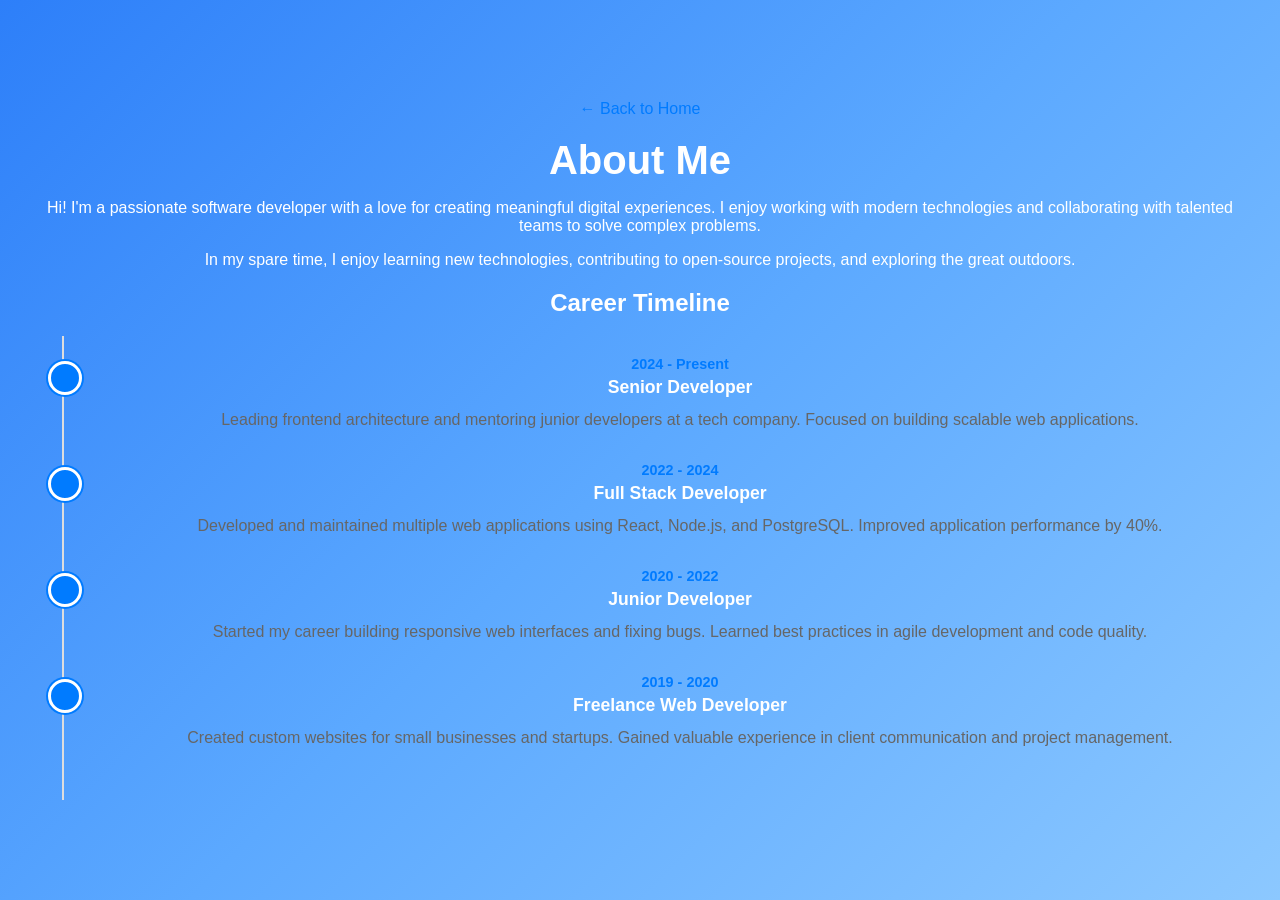
==== about.html @ c7648641 "added about page" ====
<!DOCTYPE html>
<html lang="en">
<head>
  <meta charset="UTF-8" />
  <meta name="viewport" content="width=device-width, initial-scale=1.0" />
  <title>About Me</title>
  <link rel="stylesheet" href="styles.css" />
</head>
<body>
  <main class="container">
    <a href="index.html" class="back-link">← Back to Home</a>
    
    <h1>About Me</h1>
    
    <section class="about-intro">
      <p>
        Hi! I'm a passionate software developer with a love for creating meaningful digital experiences. 
        I enjoy working with modern technologies and collaborating with talented teams to solve complex problems.
      </p>
      <p>
        In my spare time, I enjoy learning new technologies, contributing to open-source projects, and exploring the great outdoors.
      </p>
    </section>

    <h2>Career Timeline</h2>
    <div class="timeline">
      <div class="timeline-item">
        <div class="timeline-date">2024 - Present</div>
        <div class="timeline-content">
          <h3>Senior Developer</h3>
          <p>Leading frontend architecture and mentoring junior developers at a tech company. Focused on building scalable web applications.</p>
        </div>
      </div>

      <div class="timeline-item">
        <div class="timeline-date">2022 - 2024</div>
        <div class="timeline-content">
          <h3>Full Stack Developer</h3>
          <p>Developed and maintained multiple web applications using React, Node.js, and PostgreSQL. Improved application performance by 40%.</p>
        </div>
      </div>

      <div class="timeline-item">
        <div class="timeline-date">2020 - 2022</div>
        <div class="timeline-content">
          <h3>Junior Developer</h3>
          <p>Started my career building responsive web interfaces and fixing bugs. Learned best practices in agile development and code quality.</p>
        </div>
      </div>

      <div class="timeline-item">
        <div class="timeline-date">2019 - 2020</div>
        <div class="timeline-content">
          <h3>Freelance Web Developer</h3>
          <p>Created custom websites for small businesses and startups. Gained valuable experience in client communication and project management.</p>
        </div>
      </div>
    </div>
  </main>

  <script src="app.js"></script>
</body>
</html>
---- styles.css ----
* {
  box-sizing: border-box;
}

body {
  margin: 0;
  min-height: 100vh;
  font-family: Arial, sans-serif;
  background: linear-gradient(135deg, #2d7ff9 0%, #5ca9ff 50%, #8cc8ff 100%);
  display: grid;
  place-items: center;
  color: #ffffff;
}
/*note*/

.container {
  text-align: center;
  padding: 2rem;
}

h1 {
  margin: 0 0 0.5rem;
  font-size: 2.5rem;
}

.intro {
  margin: 0 0 1.5rem;
  font-size: 1.1rem;
}

.profile-photo {
  width: 180px;
  height: 180px;
  border-radius: 50%;
  object-fit: cover;
  border: 4px solid rgba(255, 255, 255, 0.9);
  display: block;
  margin: 0 auto 1.75rem;
  background: rgba(255, 255, 255, 0.2);
}

#weather-widget {
  background: rgba(255, 255, 255, 0.2);
  border-radius: 16px;
  padding: 1.5rem;
  margin: 0 auto 1.5rem;
  max-width: 250px;
  backdrop-filter: blur(10px);
  border: 1px solid rgba(255, 255, 255, 0.3);
}

#weather-icon {
  font-size: 3rem;
  margin-bottom: 0.5rem;
}

#weather-temp {
  font-size: 2rem;
  font-weight: bold;
  margin-bottom: 0.25rem;
}

#weather-location {
  font-size: 0.9rem;
  opacity: 0.9;
}

.contact-btn {
  border: none;
  border-radius: 999px;
  padding: 0.75rem 1.5rem;
  font-size: 1rem;
  font-weight: 600;
  color: #2d7ff9;
  background: #ffffff;
  cursor: pointer;
}

.contact-btn:active {
  transform: translateY(1px);
}

/* Timeline Styles */
.timeline {
  position: relative;
  padding: 20px 0;
}

.timeline::before {
  content: '';
  position: absolute;
  left: 30px;
  top: 0;
  bottom: 0;
  width: 2px;
  background-color: #ddd;
}

.timeline-item {
  margin-bottom: 30px;
  padding-left: 80px;
  position: relative;
}

.timeline-item::before {
  content: '';
  position: absolute;
  left: 16px;
  top: 5px;
  width: 28px;
  height: 28px;
  border-radius: 50%;
  background-color: #007bff;
  border: 3px solid white;
  box-shadow: 0 0 0 2px #007bff;
}

.timeline-date {
  font-weight: bold;
  color: #007bff;
  font-size: 0.9em;
  margin-bottom: 5px;
}

.timeline-content h3 {
  margin: 0 0 10px 0;
  font-size: 1.1em;
}

.timeline-content p {
  margin: 0;
  color: #666;
  line-height: 1.5;
}

.back-link {
  display: inline-block;
  margin-bottom: 20px;
  color: #007bff;
  text-decoration: none;
  font-weight: 500;
}

.back-link:hover {
  text-decoration: underline;
}
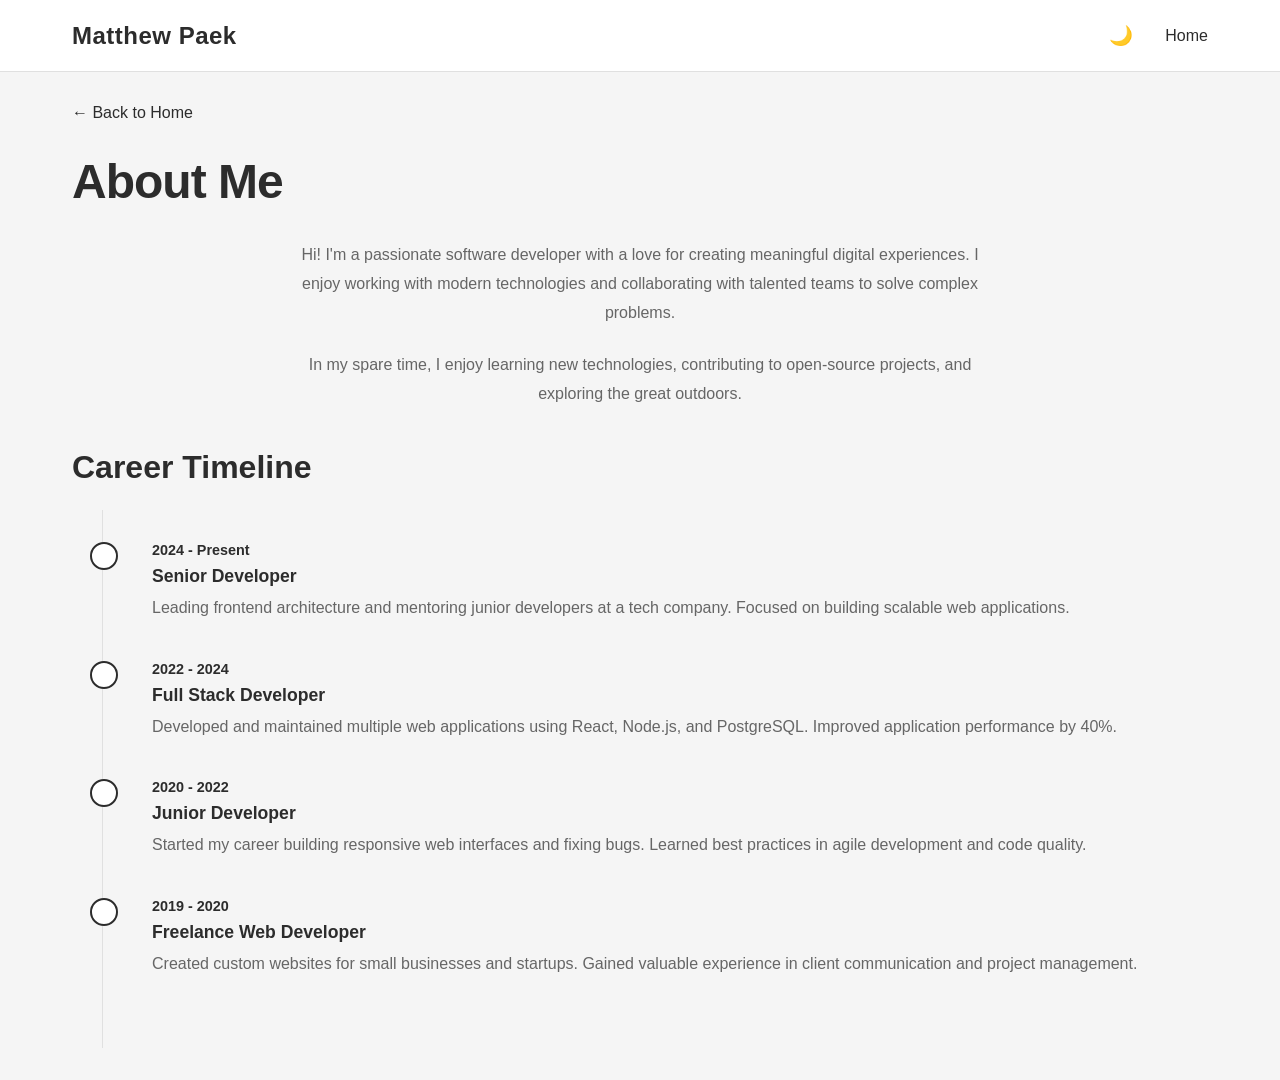
==== commit 2bb4dcb6: "added dark mode" ====
--- a/about.html
+++ b/about.html
@@ -7,6 +7,18 @@
   <link rel="stylesheet" href="styles.css" />
 </head>
 <body>
+  <nav class="navbar">
+    <div class="nav-container">
+      <h2 class="logo">Matthew Paek</h2>
+      <div class="nav-right">
+        <button class="dark-mode-toggle" id="darkModeToggle" aria-label="Toggle dark mode">
+          <span class="toggle-icon">🌙</span>
+        </button>
+        <a href="index.html" class="nav-link">Home</a>
+      </div>
+    </div>
+  </nav>
+
   <main class="container">
     <a href="index.html" class="back-link">← Back to Home</a>
     
--- a/styles.css
+++ b/styles.css
@@ -1,3 +1,29 @@
+/* ============================================================================
+   CSS VARIABLES & THEME CONFIGURATION
+   ============================================================================ */
+
+:root {
+  --bg-primary: #f5f5f5;
+  --bg-secondary: #ffffff;
+  --text-primary: #2c2c2c;
+  --text-secondary: #666;
+  --border-color: #e0e0e0;
+  --tag-bg: #f0f0f0;
+}
+
+body.dark-mode {
+  --bg-primary: #1a1a1a;
+  --bg-secondary: #262626;
+  --text-primary: #e8e8e8;
+  --text-secondary: #b0b0b0;
+  --border-color: #404040;
+  --tag-bg: #333333;
+}
+
+/* ============================================================================
+   GLOBAL STYLES
+   ============================================================================ */
+
 * {
   box-sizing: border-box;
 }
@@ -5,85 +31,276 @@
 body {
   margin: 0;
   min-height: 100vh;
-  font-family: Arial, sans-serif;
-  background: linear-gradient(135deg, #2d7ff9 0%, #5ca9ff 50%, #8cc8ff 100%);
-  display: grid;
-  place-items: center;
-  color: #ffffff;
-}
-/*note*/
-
-.container {
-  text-align: center;
-  padding: 2rem;
-}
+  font-family: -apple-system, BlinkMacSystemFont, 'Segoe UI', Roboto, Oxygen, Ubuntu, Cantarell, sans-serif;
+  background: var(--bg-primary);
+  color: var(--text-primary);
+  transition: background-color 0.3s ease, color 0.3s ease;
+}
+
+/* ============================================================================
+   TYPOGRAPHY
+   ============================================================================ */
 
 h1 {
   margin: 0 0 0.5rem;
-  font-size: 2.5rem;
+  font-size: 3rem;
+  font-weight: 700;
+  letter-spacing: -1px;
+}
+
+h2 {
+  font-size: 2rem;
+  margin: 2.5rem 0 1.5rem;
+  font-weight: 700;
+}
+
+h3 {
+  margin: 0;
+  font-weight: 600;
+}
+
+/* ============================================================================
+   NAVIGATION STYLES
+   ============================================================================ */
+
+.navbar {
+  background: var(--bg-secondary);
+  border-bottom: 1px solid var(--border-color);
+  padding: 1rem 0;
+  position: sticky;
+  top: 0;
+  z-index: 100;
+  transition: background-color 0.3s ease, border-color 0.3s ease;
+}
+
+.nav-container {
+  max-width: 1200px;
+  margin: 0 auto;
+  padding: 0 2rem;
+  display: flex;
+  justify-content: space-between;
+  align-items: center;
+}
+
+.nav-right {
+  display: flex;
+  align-items: center;
+  gap: 1.5rem;
+}
+
+.logo {
+  margin: 0;
+  font-size: 1.5rem;
+  font-weight: 700;
+  letter-spacing: 0.5px;
+}
+
+.nav-link {
+  color: var(--text-primary);
+  text-decoration: none;
+  font-weight: 500;
+  transition: color 0.3s ease;
+}
+
+.nav-link:hover {
+  color: var(--text-secondary);
+}
+
+/* ============================================================================
+   DARK MODE TOGGLE
+   ============================================================================ */
+
+.dark-mode-toggle {
+  background: none;
+  border: none;
+  cursor: pointer;
+  font-size: 1.2rem;
+  padding: 0.5rem;
+  display: flex;
+  align-items: center;
+  justify-content: center;
+  transition: transform 0.3s ease;
+}
+
+.dark-mode-toggle:hover {
+  transform: scale(1.1);
+}
+
+.toggle-icon {
+  display: inline-block;
+  transition: transform 0.3s ease;
+}
+
+/* ============================================================================
+   LAYOUT CONTAINER
+   ============================================================================ */
+
+.container {
+  max-width: 1200px;
+  margin: 0 auto;
+  padding: 2rem;
+}
+
+/* ============================================================================
+   HERO SECTION
+   ============================================================================ */
+
+.hero {
+  text-align: center;
+  padding: 3rem 0;
 }
 
 .intro {
-  margin: 0 0 1.5rem;
-  font-size: 1.1rem;
+  margin: 0 0 2rem;
+  font-size: 1.2rem;
+  color: var(--text-secondary);
+  font-weight: 300;
 }
 
 .profile-photo {
-  width: 180px;
-  height: 180px;
-  border-radius: 50%;
+  width: 200px;
+  height: 200px;
+  border-radius: 8px;
   object-fit: cover;
-  border: 4px solid rgba(255, 255, 255, 0.9);
+  border: 1px solid var(--border-color);
   display: block;
-  margin: 0 auto 1.75rem;
-  background: rgba(255, 255, 255, 0.2);
-}
-
-#weather-widget {
-  background: rgba(255, 255, 255, 0.2);
-  border-radius: 16px;
-  padding: 1.5rem;
-  margin: 0 auto 1.5rem;
-  max-width: 250px;
-  backdrop-filter: blur(10px);
-  border: 1px solid rgba(255, 255, 255, 0.3);
-}
-
-#weather-icon {
-  font-size: 3rem;
-  margin-bottom: 0.5rem;
-}
-
-#weather-temp {
-  font-size: 2rem;
-  font-weight: bold;
-  margin-bottom: 0.25rem;
-}
-
-#weather-location {
-  font-size: 0.9rem;
-  opacity: 0.9;
-}
+  margin: 0 auto 2.5rem;
+  transition: border-color 0.3s ease;
+}
+
+/* ============================================================================
+   BUTTONS
+   ============================================================================ */
 
 .contact-btn {
-  border: none;
-  border-radius: 999px;
-  padding: 0.75rem 1.5rem;
+  border: 1px solid var(--text-primary);
+  border-radius: 4px;
+  padding: 0.875rem 2rem;
   font-size: 1rem;
   font-weight: 600;
-  color: #2d7ff9;
-  background: #ffffff;
+  color: var(--bg-secondary);
+  background: var(--text-primary);
   cursor: pointer;
+  transition: all 0.3s ease;
+}
+
+.contact-btn:hover {
+  background: var(--bg-secondary);
+  color: var(--text-primary);
 }
 
 .contact-btn:active {
-  transform: translateY(1px);
-}
-
-/* Timeline Styles */
+  transform: translateY(2px);
+}
+
+/* ============================================================================
+   PROJECTS SECTION
+   ============================================================================ */
+
+.projects {
+  margin-top: 4rem;
+}
+
+.projects h2 {
+  font-size: 2rem;
+  margin: 0 0 2rem;
+  font-weight: 700;
+}
+
+.projects-grid {
+  display: grid;
+  grid-template-columns: repeat(auto-fit, minmax(320px, 1fr));
+  gap: 2rem;
+}
+
+/* ============================================================================
+   PROJECT CARDS
+   ============================================================================ */
+
+.project-card {
+  background: var(--bg-secondary);
+  border: 1px solid var(--border-color);
+  border-radius: 8px;
+  overflow: hidden;
+  transition: all 0.3s ease;
+}
+
+.project-card:hover {
+  border-color: var(--text-primary);
+  box-shadow: 0 8px 24px rgba(0, 0, 0, 0.12);
+}
+
+body.dark-mode .project-card:hover {
+  box-shadow: 0 8px 24px rgba(0, 0, 0, 0.4);
+}
+
+.project-image {
+  width: 100%;
+  height: 200px;
+  background: linear-gradient(135deg, #e8e8e8 0%, #d0d0d0 100%);
+  position: relative;
+  overflow: hidden;
+}
+
+.project-1 {
+  background: linear-gradient(135deg, #667eea 0%, #764ba2 100%);
+}
+
+.project-2 {
+  background: linear-gradient(135deg, #f093fb 0%, #f5576c 100%);
+}
+
+.project-3 {
+  background: linear-gradient(135deg, #4facfe 0%, #00f2fe 100%);
+}
+
+.project-card h3 {
+  margin: 1.5rem 1.5rem 0.5rem;
+  font-size: 1.3rem;
+  font-weight: 600;
+}
+
+.project-type {
+  margin: 0 1.5rem 1rem;
+  font-size: 0.85rem;
+  color: var(--text-secondary);
+  font-weight: 500;
+  text-transform: uppercase;
+  letter-spacing: 0.5px;
+}
+
+.project-description {
+  margin: 0 1.5rem 1.5rem;
+  font-size: 0.95rem;
+  color: var(--text-secondary);
+  line-height: 1.6;
+}
+
+.project-tags {
+  padding: 0 1.5rem 1.5rem;
+  display: flex;
+  flex-wrap: wrap;
+  gap: 0.5rem;
+}
+
+.tag {
+  display: inline-block;
+  background: var(--tag-bg);
+  color: var(--text-primary);
+  padding: 0.4rem 0.8rem;
+  border-radius: 4px;
+  font-size: 0.8rem;
+  font-weight: 500;
+  transition: background-color 0.3s ease, color 0.3s ease;
+}
+
+/* ============================================================================
+   TIMELINE SECTION
+   ============================================================================ */
+
 .timeline {
   position: relative;
-  padding: 20px 0;
+  padding: 2rem 0;
 }
 
 .timeline::before {
@@ -92,12 +309,13 @@
   left: 30px;
   top: 0;
   bottom: 0;
-  width: 2px;
-  background-color: #ddd;
+  width: 1px;
+  background-color: var(--border-color);
+  transition: background-color 0.3s ease;
 }
 
 .timeline-item {
-  margin-bottom: 30px;
+  margin-bottom: 2.5rem;
   padding-left: 80px;
   position: relative;
 }
@@ -105,42 +323,85 @@
 .timeline-item::before {
   content: '';
   position: absolute;
-  left: 16px;
-  top: 5px;
-  width: 28px;
-  height: 28px;
+  left: 18px;
+  top: 0;
+  width: 24px;
+  height: 24px;
   border-radius: 50%;
-  background-color: #007bff;
-  border: 3px solid white;
-  box-shadow: 0 0 0 2px #007bff;
+  background-color: var(--bg-secondary);
+  border: 2px solid var(--text-primary);
+  transition: background-color 0.3s ease, border-color 0.3s ease;
 }
 
 .timeline-date {
-  font-weight: bold;
-  color: #007bff;
+  font-weight: 600;
+  color: var(--text-primary);
   font-size: 0.9em;
-  margin-bottom: 5px;
+  margin-bottom: 0.5rem;
 }
 
 .timeline-content h3 {
-  margin: 0 0 10px 0;
+  margin: 0 0 0.5rem 0;
   font-size: 1.1em;
+  font-weight: 600;
 }
 
 .timeline-content p {
   margin: 0;
-  color: #666;
-  line-height: 1.5;
-}
+  color: var(--text-secondary);
+  line-height: 1.6;
+}
+
+/* ============================================================================
+   ABOUT PAGE
+   ============================================================================ */
 
 .back-link {
   display: inline-block;
-  margin-bottom: 20px;
-  color: #007bff;
+  margin-bottom: 2rem;
+  color: var(--text-primary);
   text-decoration: none;
   font-weight: 500;
+  transition: color 0.3s ease;
 }
 
 .back-link:hover {
-  text-decoration: underline;
-}
+  color: var(--text-secondary);
+}
+
+.about-intro {
+  text-align: center;
+  margin: 2rem 0;
+  max-width: 700px;
+  margin-left: auto;
+  margin-right: auto;
+}
+
+.about-intro p {
+  font-size: 1rem;
+  line-height: 1.8;
+  color: var(--text-secondary);
+  margin-bottom: 1.5rem;
+}
+
+/* ============================================================================
+   RESPONSIVE DESIGN
+   ============================================================================ */
+
+@media (max-width: 768px) {
+  h1 {
+    font-size: 2rem;
+  }
+
+  .projects-grid {
+    grid-template-columns: 1fr;
+  }
+
+  .nav-container {
+    padding: 0 1rem;
+  }
+
+  .nav-right {
+    gap: 1rem;
+  }
+}
